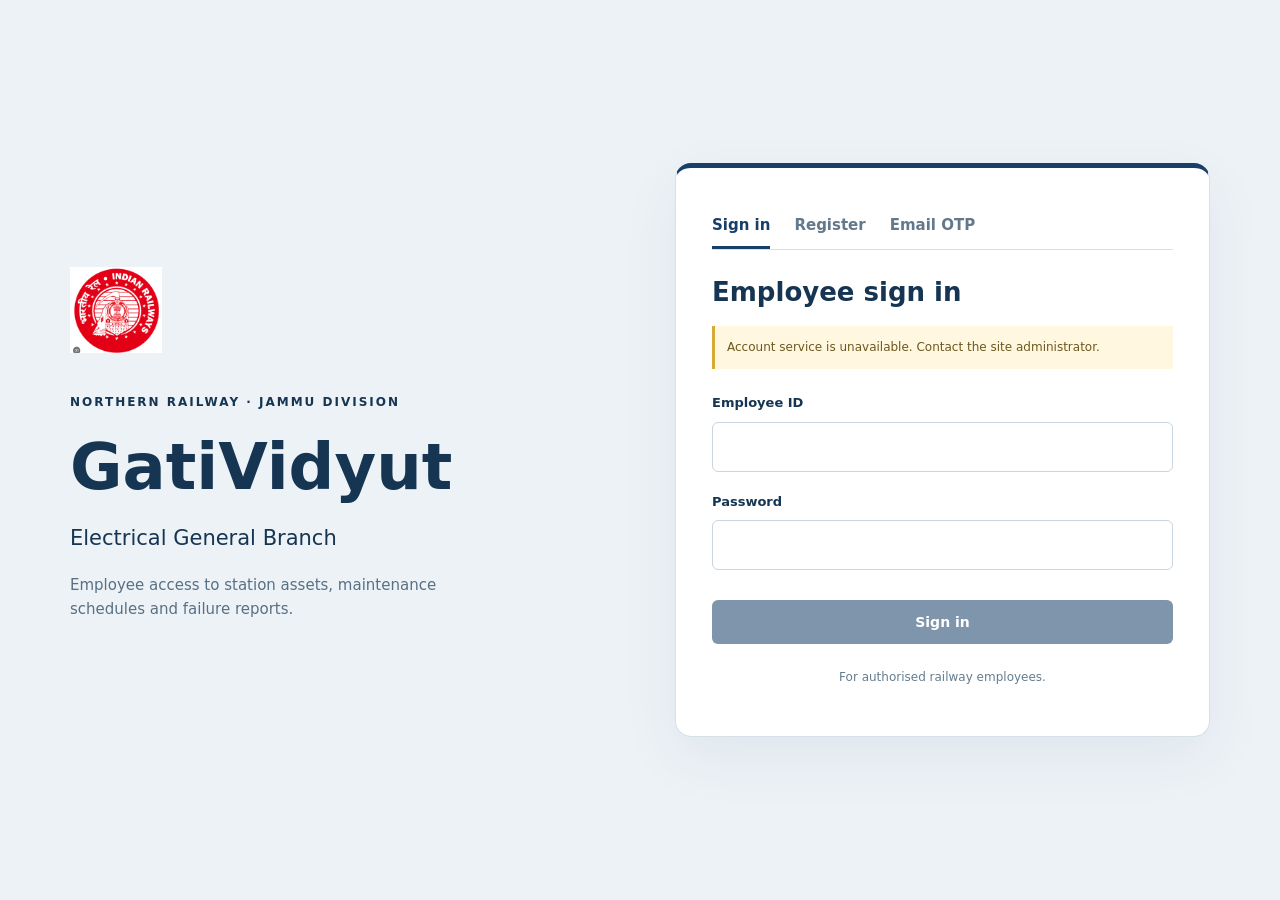
==== public_html/login.html @ 018ecf3c "Initial commit: GatiVidyut Jammu Division site" ====
<!doctype html>
<html lang="en">
<head>
  <meta charset="utf-8">
  <meta name="viewport" content="width=device-width,initial-scale=1">
  <title>Employee Login | GatiVidyut</title>
  <link rel="stylesheet" href="login.css">
</head>
<body>
  <main class="access-layout">
    <section class="access-brand">
      <img src="indian-railways-logo.png" alt="Indian Railways" width="92" height="92">
      <p>NORTHERN RAILWAY · JAMMU DIVISION</p>
      <h1>GatiVidyut</h1>
      <h2>Electrical General Branch</h2>
      <p class="access-description">Employee access to station assets, maintenance schedules and failure reports.</p>
    </section>
    <section class="access-card" aria-labelledby="accessTitle">
      <div class="access-tabs" role="tablist" aria-label="Employee access">
        <button id="loginTab" role="tab" aria-selected="true" aria-controls="loginForm" type="button">Sign in</button>
        <button id="registerTab" role="tab" aria-selected="false" aria-controls="registerForm" type="button">Register</button>
        <button id="otpTab" role="tab" aria-selected="false" aria-controls="otpForm" type="button">Email OTP</button>
      </div>
      <h2 id="accessTitle">Employee sign in</h2>
      <p class="setup-note">Employees must register with their employee ID. Access begins after administrator approval.</p>
      <form id="loginForm" role="tabpanel" aria-labelledby="loginTab">
        <label for="employeeId">Employee ID</label>
        <input id="employeeId" name="employeeId" autocomplete="username" required maxlength="64">
        <label for="password">Password</label>
        <input id="password" name="password" type="password" autocomplete="current-password" required>
        <button class="primary" type="submit" disabled>Sign in</button>
      </form>
      <form id="registerForm" role="tabpanel" aria-labelledby="registerTab" hidden>
        <label for="fullName">Full name</label>
        <input id="fullName" name="fullName" autocomplete="name" required maxlength="120">
        <label for="registerId">Employee ID</label>
        <input id="registerId" name="employeeId" autocomplete="username" required maxlength="64">
        <label for="registerPassword">Create password</label>
        <input id="registerPassword" name="password" type="password" autocomplete="new-password" required minlength="12" aria-describedby="passwordHint">
        <small id="passwordHint">Use 12–72 characters; non-English characters may use more than one byte.</small>
        <label for="confirmPassword">Confirm password</label>
        <input id="confirmPassword" name="confirmPassword" type="password" autocomplete="new-password" required minlength="12">
        <button class="primary" type="submit" disabled>Request employee registration</button>
      </form>
      <form id="otpForm" role="tabpanel" aria-labelledby="otpTab" hidden>
        <p>For Sr. DEE Sir and the site owner.</p>
        <label for="otpEmail">Authorised email address</label>
        <input id="otpEmail" name="email" type="email" autocomplete="email" maxlength="254" aria-describedby="otpSetupNote" required>
        <button id="sendEmailOtp" class="primary" type="submit" disabled>Send OTP</button>
        <div id="otpVerifyFields" hidden>
          <label for="emailOtpCode">Four-digit code</label>
          <input id="emailOtpCode" type="text" inputmode="numeric" autocomplete="one-time-code" maxlength="4" pattern="[0-9]{4}">
          <button id="verifyEmailOtp" class="primary" type="button">Verify and sign in</button>
        </div>
        <p id="otpSetupNote" role="status">Use your approved email address. Codes expire in 5 minutes. You can request another code after 60 seconds.</p>
      </form>
      <p class="access-footer">For authorised railway employees.</p>
    </section>
  </main>
  <script src="login.js"></script>
</body>
</html>
---- public_html/login.css ----
*{box-sizing:border-box}body{margin:0;background:#edf2f6;color:#153552;font:15px/1.6 system-ui,sans-serif}.access-layout{min-height:100vh;display:grid;grid-template-columns:1fr 1fr;max-width:1440px;margin:auto;align-items:center;gap:70px;padding:70px}.access-brand img{object-fit:contain}.access-brand>p:first-of-type{letter-spacing:2px;font-size:12px;font-weight:700;margin-top:30px}.access-brand h1{font-size:clamp(38px,5vw,66px);line-height:1.1;margin:20px 0}.access-brand h2{font-size:21px;font-weight:500}.access-description{color:#577085;max-width:380px}.access-card{background:#fff;border:1px solid #d6e0e9;border-top:5px solid #173f68;border-radius:16px;padding:36px;box-shadow:0 20px 60px #173f6810}.access-tabs{display:flex;border-bottom:1px solid #d6e0e9;gap:24px}.access-tabs button{background:none;border:0;border-bottom:3px solid transparent;color:#62798c;padding:12px 0;font:600 15px system-ui;cursor:pointer}.access-tabs button[aria-selected=true]{color:#173f68;border-color:#173f68}.access-card h2{font-size:26px;margin-bottom:12px}.setup-note{font-size:12px;padding:12px;background:#fff7df;border-left:3px solid #d5aa35;color:#6d581d}form{display:flex;flex-direction:column;gap:8px}form[hidden]{display:none}label{font-size:13px;font-weight:600;margin-top:12px}input{padding:12px;border:1px solid #c9d6e0;border-radius:6px;min-width:0;font:inherit;width:100%}input:focus,button:focus-visible{outline:2px solid #173f68;outline-offset:3px}.primary{margin-top:22px;padding:14px;background:#173f68;color:#fff;border:0;border-radius:6px;font:600 14px system-ui}.primary:disabled{opacity:.55;cursor:not-allowed}small,.access-footer{font-size:12px;color:#647d90}.access-footer{text-align:center;margin-top:24px}@media(max-width:800px){.access-layout{grid-template-columns:1fr;padding:28px 18px;gap:24px}.access-brand img{width:65px;height:65px}.access-brand h1{margin:12px 0}.access-brand>p:first-of-type{margin-top:14px}.access-card{padding:24px}.access-description{max-width:none}}
.admin-page{max-width:1000px;margin:auto;padding:30px}.admin-page a{color:#173f68;font-weight:600;text-decoration:none}.admin-page h1{margin:14px 0 6px}
.admin-table{width:100%;border-collapse:collapse;margin-top:18px;background:#fff;border:1px solid #d6e0e9;border-radius:12px;overflow:hidden}
.admin-table th,.admin-table td{padding:12px 14px;text-align:left;border-bottom:1px solid #e6edf3;font-size:14px}
.admin-table th{background:#f4f8fb;font-size:12px;letter-spacing:.4px;color:#62798c;text-transform:uppercase}
.admin-table tr.is-you{background:#f7fbff}
.admin-table code{background:#eef3f8;padding:2px 6px;border-radius:4px;font-size:13px}
.role-badge,.status-badge{display:inline-block;padding:3px 10px;border-radius:20px;font-size:12px;font-weight:600}
.role-badge.admin{background:#173f68;color:#fff}.role-badge.employee{background:#e6edf3;color:#3d5872}
.status-badge.approved{background:#e4f3e6;color:#1e7a34}.status-badge.pending{background:#fff7df;color:#8a6a0f}
.status-badge.rejected,.status-badge.disabled{background:#fbe6e6;color:#a3282c}
.admin-edit-link{color:#173f68;font-weight:600;text-decoration:none}
.admin-error{font-size:13px;padding:10px 12px;background:#fbe6e6;border-left:3px solid #a3282c;color:#7a1f22;border-radius:4px}
@media(max-width:700px){.admin-table{display:block;overflow-x:auto;white-space:nowrap}}
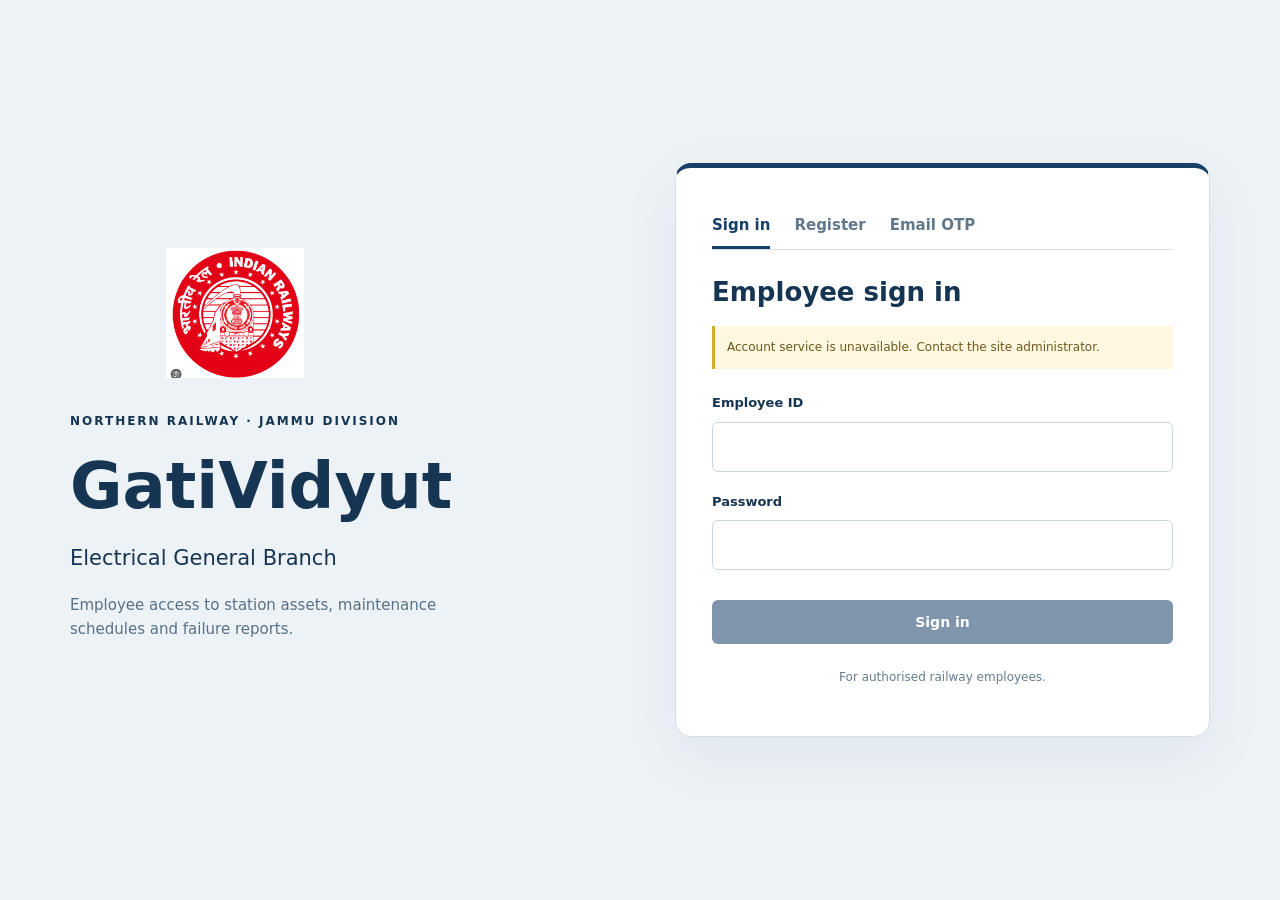
==== commit 33a94aaa: "Logo Change" ====
--- a/public_html/login.html
+++ b/public_html/login.html
@@ -4,13 +4,15 @@
   <meta charset="utf-8">
   <meta name="viewport" content="width=device-width,initial-scale=1">
   <title>Employee Login | GatiVidyut</title>
-  <link rel="stylesheet" href="login.css">
+  <link rel="stylesheet" href="login.css?v=20260930-logo2">
 </head>
 <body>
   <main class="access-layout">
     <section class="access-brand">
-      <img src="indian-railways-logo.png" alt="Indian Railways" width="92" height="92">
-      <p>NORTHERN RAILWAY · JAMMU DIVISION</p>
+      <div class="railway-identity">
+        <img src="indian-railways-logo.png" alt="Indian Railways" width="138" height="138">
+        <p>NORTHERN RAILWAY · JAMMU DIVISION</p>
+      </div>
       <h1>GatiVidyut</h1>
       <h2>Electrical General Branch</h2>
       <p class="access-description">Employee access to station assets, maintenance schedules and failure reports.</p>
--- a/public_html/login.css
+++ b/public_html/login.css
@@ -1,5 +1,6 @@
-*{box-sizing:border-box}body{margin:0;background:#edf2f6;color:#153552;font:15px/1.6 system-ui,sans-serif}.access-layout{min-height:100vh;display:grid;grid-template-columns:1fr 1fr;max-width:1440px;margin:auto;align-items:center;gap:70px;padding:70px}.access-brand img{object-fit:contain}.access-brand>p:first-of-type{letter-spacing:2px;font-size:12px;font-weight:700;margin-top:30px}.access-brand h1{font-size:clamp(38px,5vw,66px);line-height:1.1;margin:20px 0}.access-brand h2{font-size:21px;font-weight:500}.access-description{color:#577085;max-width:380px}.access-card{background:#fff;border:1px solid #d6e0e9;border-top:5px solid #173f68;border-radius:16px;padding:36px;box-shadow:0 20px 60px #173f6810}.access-tabs{display:flex;border-bottom:1px solid #d6e0e9;gap:24px}.access-tabs button{background:none;border:0;border-bottom:3px solid transparent;color:#62798c;padding:12px 0;font:600 15px system-ui;cursor:pointer}.access-tabs button[aria-selected=true]{color:#173f68;border-color:#173f68}.access-card h2{font-size:26px;margin-bottom:12px}.setup-note{font-size:12px;padding:12px;background:#fff7df;border-left:3px solid #d5aa35;color:#6d581d}form{display:flex;flex-direction:column;gap:8px}form[hidden]{display:none}label{font-size:13px;font-weight:600;margin-top:12px}input{padding:12px;border:1px solid #c9d6e0;border-radius:6px;min-width:0;font:inherit;width:100%}input:focus,button:focus-visible{outline:2px solid #173f68;outline-offset:3px}.primary{margin-top:22px;padding:14px;background:#173f68;color:#fff;border:0;border-radius:6px;font:600 14px system-ui}.primary:disabled{opacity:.55;cursor:not-allowed}small,.access-footer{font-size:12px;color:#647d90}.access-footer{text-align:center;margin-top:24px}@media(max-width:800px){.access-layout{grid-template-columns:1fr;padding:28px 18px;gap:24px}.access-brand img{width:65px;height:65px}.access-brand h1{margin:12px 0}.access-brand>p:first-of-type{margin-top:14px}.access-card{padding:24px}.access-description{max-width:none}}
+*{box-sizing:border-box}body{margin:0;background:#edf2f6;color:#153552;font:15px/1.6 system-ui,sans-serif}.access-layout{min-height:100vh;display:grid;grid-template-columns:1fr 1fr;max-width:1440px;margin:auto;align-items:center;gap:70px;padding:70px}.railway-identity{width:fit-content;max-width:100%;text-align:center}.access-brand img{display:block;width:138px;height:138px;margin:0 auto;object-fit:contain}.railway-identity>p{letter-spacing:2px;font-size:12px;font-weight:700;margin-top:30px}.access-brand h1{font-size:clamp(38px,5vw,66px);line-height:1.1;margin:20px 0}.access-brand h2{font-size:21px;font-weight:500}.access-description{color:#577085;max-width:380px}.access-card{background:#fff;border:1px solid #d6e0e9;border-top:5px solid #173f68;border-radius:16px;padding:36px;box-shadow:0 20px 60px #173f6810}.access-tabs{display:flex;border-bottom:1px solid #d6e0e9;gap:24px}.access-tabs button{background:none;border:0;border-bottom:3px solid transparent;color:#62798c;padding:12px 0;font:600 15px system-ui;cursor:pointer}.access-tabs button[aria-selected=true]{color:#173f68;border-color:#173f68}.access-card h2{font-size:26px;margin-bottom:12px}.setup-note{font-size:12px;padding:12px;background:#fff7df;border-left:3px solid #d5aa35;color:#6d581d}form{display:flex;flex-direction:column;gap:8px}form[hidden]{display:none}label{font-size:13px;font-weight:600;margin-top:12px}input{padding:12px;border:1px solid #c9d6e0;border-radius:6px;min-width:0;font:inherit;width:100%}input:focus,button:focus-visible{outline:2px solid #173f68;outline-offset:3px}.primary{margin-top:22px;padding:14px;background:#173f68;color:#fff;border:0;border-radius:6px;font:600 14px system-ui}.primary:disabled{opacity:.55;cursor:not-allowed}small,.access-footer{font-size:12px;color:#647d90}.access-footer{text-align:center;margin-top:24px}@media(max-width:800px){.access-layout{grid-template-columns:1fr;padding:28px 18px;gap:24px}.access-brand img{width:97.5px;height:97.5px}.access-brand h1{margin:12px 0}.railway-identity>p{margin-top:14px}.access-card{padding:24px}.access-description{max-width:none}}
 .admin-page{max-width:1000px;margin:auto;padding:30px}.admin-page a{color:#173f68;font-weight:600;text-decoration:none}.admin-page h1{margin:14px 0 6px}
+.admin-edit-page{width:100%;max-width:580px;margin:0 auto;padding:30px clamp(18px,4vw,30px)}.admin-edit-page>h1{text-align:center;margin:14px 0 20px}.admin-edit-page>.access-card{width:100%}
 .admin-table{width:100%;border-collapse:collapse;margin-top:18px;background:#fff;border:1px solid #d6e0e9;border-radius:12px;overflow:hidden}
 .admin-table th,.admin-table td{padding:12px 14px;text-align:left;border-bottom:1px solid #e6edf3;font-size:14px}
 .admin-table th{background:#f4f8fb;font-size:12px;letter-spacing:.4px;color:#62798c;text-transform:uppercase}
